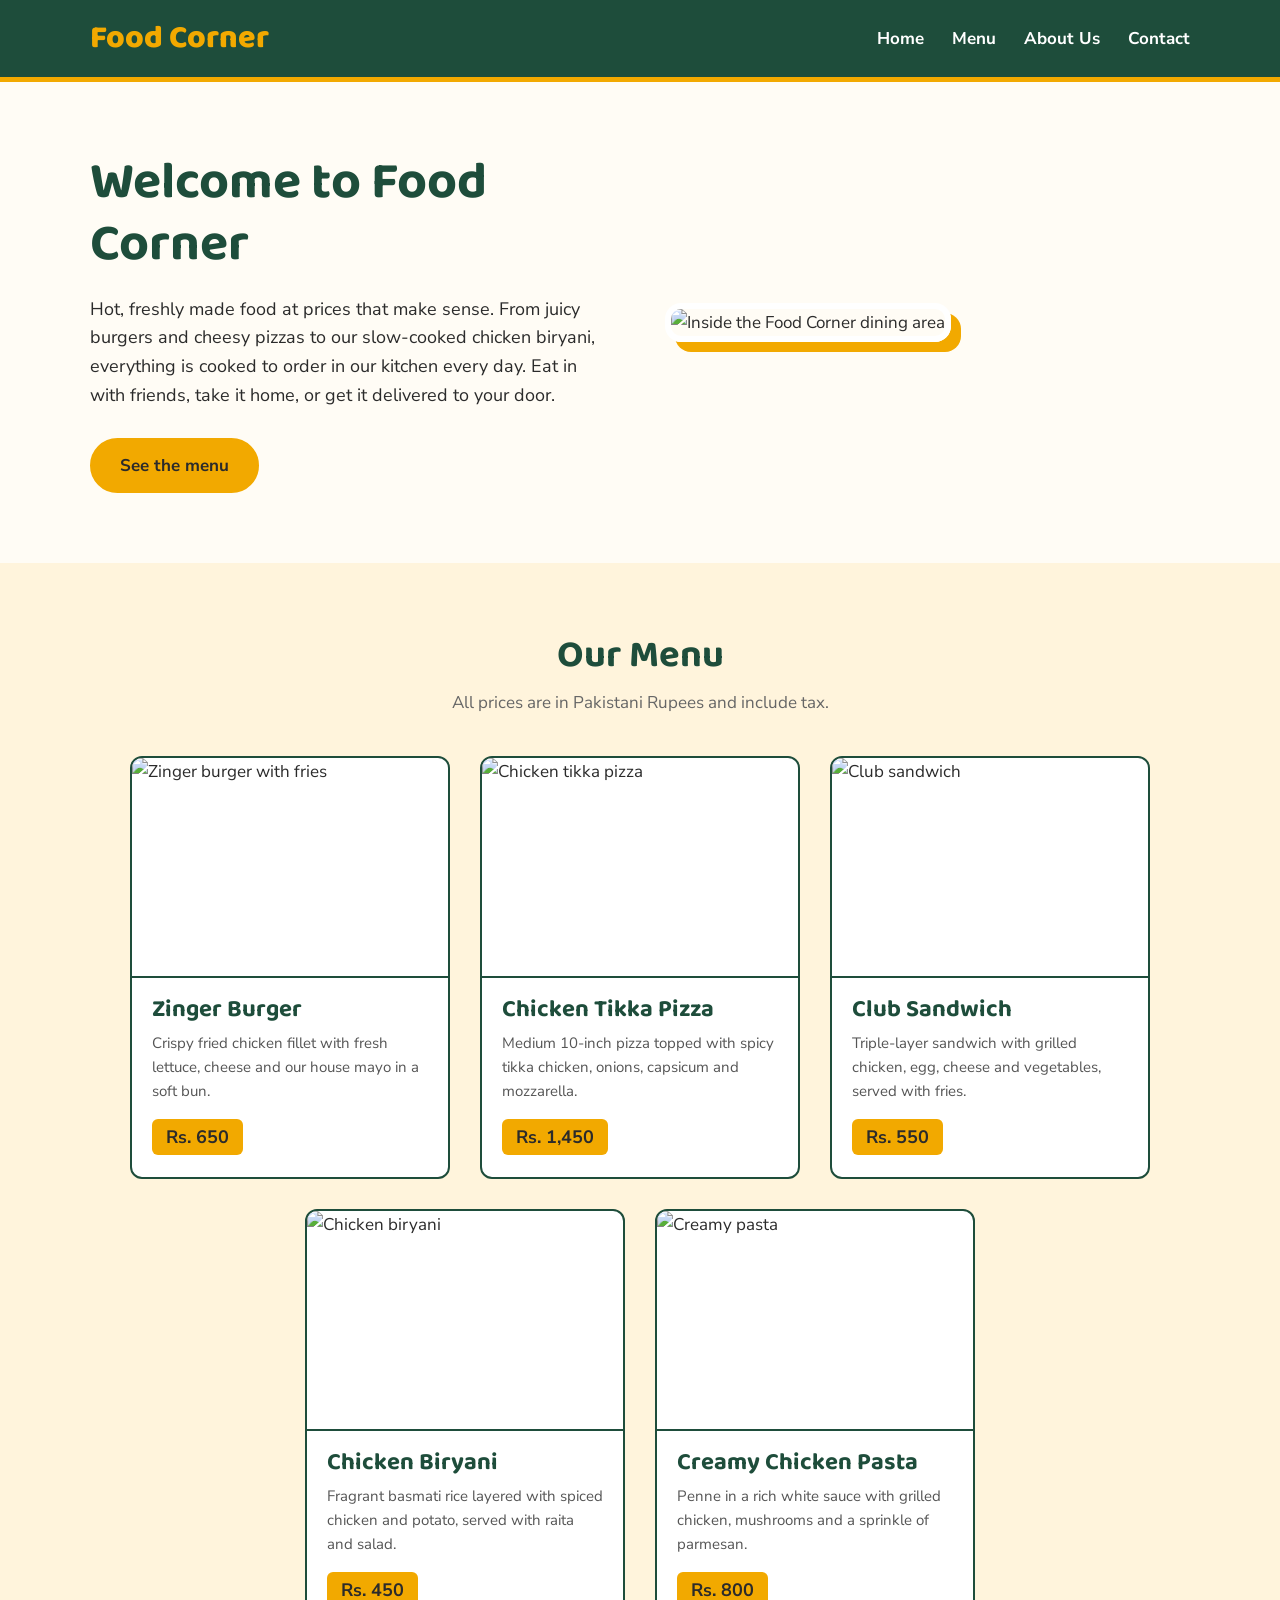
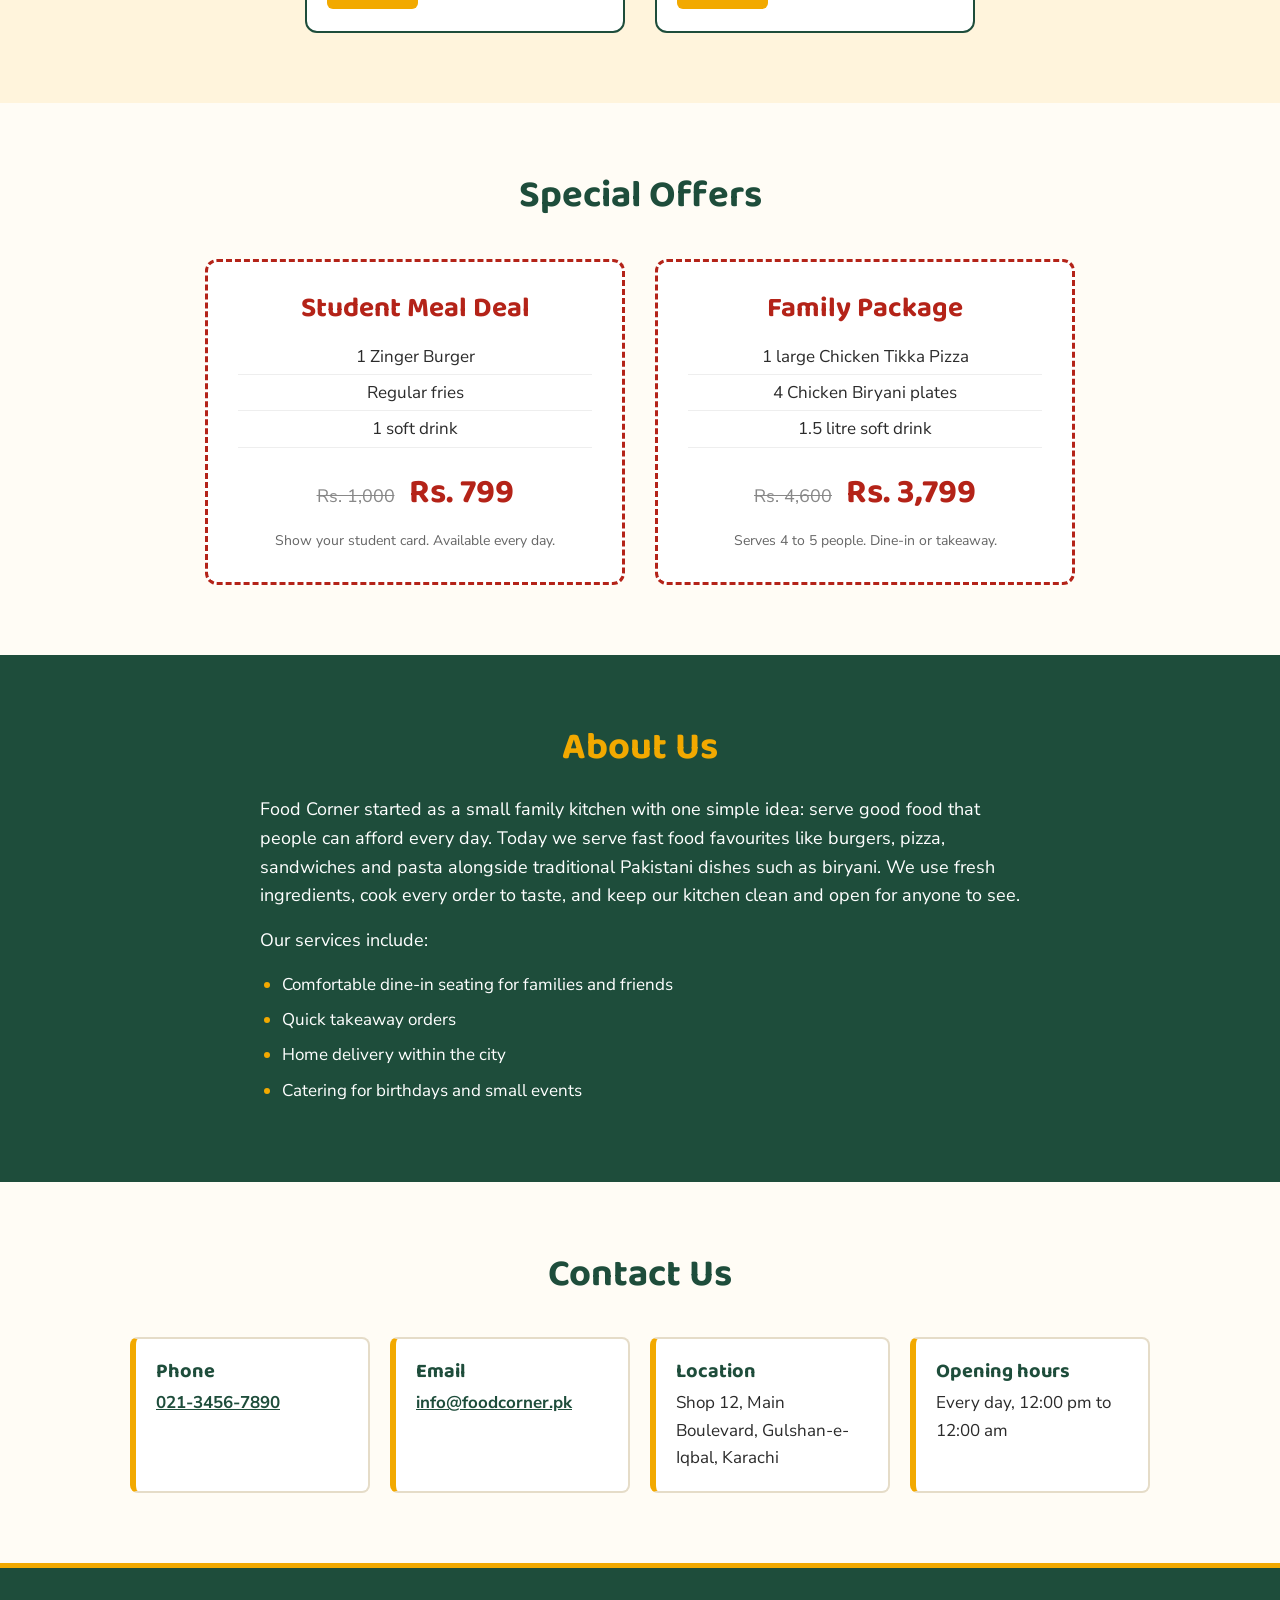
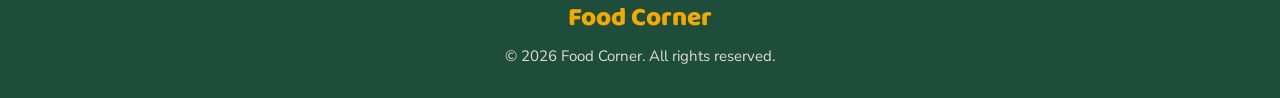
==== index.html @ f8831739 "restaurant website" ====
<!DOCTYPE html>
<html lang="en">
<head>
    <meta charset="UTF-8">
    <meta name="viewport" content="width=device-width, initial-scale=1.0">
    <title>Food Corner | Fresh Food, Fair Prices</title>
    <link rel="preconnect" href="https://fonts.googleapis.com">
    <link href="https://fonts.googleapis.com/css2?family=Baloo+2:wght@600;800&family=Nunito+Sans:wght@400;700&display=swap" rel="stylesheet">
    <link rel="stylesheet" href="style.css">
</head>
<body>

    <!-- ===== HEADER ===== -->
    <header class="site-header">
        <div class="container header-inner">
            <h1 class="logo"><a href="#home">Food Corner</a></h1>
            <nav>
                <ul class="nav-links">
                    <li><a href="#home">Home</a></li>
                    <li><a href="#menu">Menu</a></li>
                    <li><a href="#about">About Us</a></li>
                    <li><a href="#contact">Contact</a></li>
                </ul>
            </nav>
        </div>
    </header>

    <!-- ===== INTRODUCTION ===== -->
    <section id="home" class="intro">
        <div class="container intro-inner">
            <div class="intro-text">
                <h2>Welcome to Food Corner</h2>
                <p>
                    Hot, freshly made food at prices that make sense. From juicy burgers and
                    cheesy pizzas to our slow-cooked chicken biryani, everything is cooked to
                    order in our kitchen every day. Eat in with friends, take it home, or get
                    it delivered to your door.
                </p>
                <a href="#menu" class="btn">See the menu</a>
            </div>
            <div class="intro-image">
                <img src="https://images.unsplash.com/photo-1517248135467-4c7edcad34c4?w=800"
                     alt="Inside the Food Corner dining area">
            </div>
        </div>
    </section>

    <!-- ===== FOOD MENU ===== -->
    <section id="menu" class="menu">
        <div class="container">
            <h2 class="section-title">Our Menu</h2>
            <p class="section-intro">All prices are in Pakistani Rupees and include tax.</p>

            <div class="menu-grid">

                <div class="menu-item">
                    <img src="https://images.unsplash.com/photo-1568901346375-23c9450c58cd?w=600"
                         alt="Zinger burger with fries">
                    <div class="menu-info">
                        <h3>Zinger Burger</h3>
                        <p>Crispy fried chicken fillet with fresh lettuce, cheese and our house mayo in a soft bun.</p>
                        <span class="price">Rs. 650</span>
                    </div>
                </div>

                <div class="menu-item">
                    <img src="https://images.unsplash.com/photo-1513104890138-7c749659a591?w=600"
                         alt="Chicken tikka pizza">
                    <div class="menu-info">
                        <h3>Chicken Tikka Pizza</h3>
                        <p>Medium 10-inch pizza topped with spicy tikka chicken, onions, capsicum and mozzarella.</p>
                        <span class="price">Rs. 1,450</span>
                    </div>
                </div>

                <div class="menu-item">
                    <img src="https://images.unsplash.com/photo-1528735602780-2552fd46c7af?w=600"
                         alt="Club sandwich">
                    <div class="menu-info">
                        <h3>Club Sandwich</h3>
                        <p>Triple-layer sandwich with grilled chicken, egg, cheese and vegetables, served with fries.</p>
                        <span class="price">Rs. 550</span>
                    </div>
                </div>

                <div class="menu-item">
                    <img src="https://images.unsplash.com/photo-1563379091339-03b21ab4a4f8?w=600"
                         alt="Chicken biryani">
                    <div class="menu-info">
                        <h3>Chicken Biryani</h3>
                        <p>Fragrant basmati rice layered with spiced chicken and potato, served with raita and salad.</p>
                        <span class="price">Rs. 450</span>
                    </div>
                </div>

                <div class="menu-item">
                    <img src="https://images.unsplash.com/photo-1621996346565-e3dbc646d9a9?w=600"
                         alt="Creamy pasta">
                    <div class="menu-info">
                        <h3>Creamy Chicken Pasta</h3>
                        <p>Penne in a rich white sauce with grilled chicken, mushrooms and a sprinkle of parmesan.</p>
                        <span class="price">Rs. 800</span>
                    </div>
                </div>

            </div>
        </div>
    </section>

    <!-- ===== SPECIAL OFFERS ===== -->
    <section id="offers" class="offers">
        <div class="container">
            <h2 class="section-title">Special Offers</h2>

            <div class="offer-grid">

                <div class="offer">
                    <h3>Student Meal Deal</h3>
                    <ul>
                        <li>1 Zinger Burger</li>
                        <li>Regular fries</li>
                        <li>1 soft drink</li>
                    </ul>
                    <p class="offer-price">
                        <span class="old-price">Rs. 1,000</span>
                        <span class="new-price">Rs. 799</span>
                    </p>
                    <p class="offer-note">Show your student card. Available every day.</p>
                </div>

                <div class="offer">
                    <h3>Family Package</h3>
                    <ul>
                        <li>1 large Chicken Tikka Pizza</li>
                        <li>4 Chicken Biryani plates</li>
                        <li>1.5 litre soft drink</li>
                    </ul>
                    <p class="offer-price">
                        <span class="old-price">Rs. 4,600</span>
                        <span class="new-price">Rs. 3,799</span>
                    </p>
                    <p class="offer-note">Serves 4 to 5 people. Dine-in or takeaway.</p>
                </div>

            </div>
        </div>
    </section>

    <!-- ===== ABOUT US ===== -->
    <section id="about" class="about">
        <div class="container about-inner">
            <h2 class="section-title">About Us</h2>
            <p>
                Food Corner started as a small family kitchen with one simple idea: serve good
                food that people can afford every day. Today we serve fast food favourites like
                burgers, pizza, sandwiches and pasta alongside traditional Pakistani dishes such as
                biryani. We use fresh ingredients, cook every order to taste, and keep our kitchen
                clean and open for anyone to see.
            </p>
            <p>Our services include:</p>
            <ul class="services">
                <li>Comfortable dine-in seating for families and friends</li>
                <li>Quick takeaway orders</li>
                <li>Home delivery within the city</li>
                <li>Catering for birthdays and small events</li>
            </ul>
        </div>
    </section>

    <!-- ===== CONTACT ===== -->
    <section id="contact" class="contact">
        <div class="container">
            <h2 class="section-title">Contact Us</h2>
            <div class="contact-box">
                <div class="contact-item">
                    <h3>Phone</h3>
                    <p><a href="tel:+922134567890">021-3456-7890</a></p>
                </div>
                <div class="contact-item">
                    <h3>Email</h3>
                    <p><a href="mailto:info@foodcorner.pk">info@foodcorner.pk</a></p>
                </div>
                <div class="contact-item">
                    <h3>Location</h3>
                    <p>Shop 12, Main Boulevard, Gulshan-e-Iqbal, Karachi</p>
                </div>
                <div class="contact-item">
                    <h3>Opening hours</h3>
                    <p>Every day, 12:00 pm to 12:00 am</p>
                </div>
            </div>
        </div>
    </section>

    <!-- ===== FOOTER ===== -->
    <footer class="site-footer">
        <p class="footer-name">Food Corner</p>
        <p>&copy; 2026 Food Corner. All rights reserved.</p>
    </footer>

</body>
</html>
---- style.css ----
/* ===== COLOURS USED =====
   Deep green  : #1E4D3B  (header, footer)
   Saffron     : #F2A900  (prices, buttons)
   Chilli red  : #B42318  (offer prices)
   Warm white  : #FFFCF5  (page background)
   Dark text   : #2B2B2B
*/

/* ===== GENERAL ===== */
* {
    margin: 0;
    padding: 0;
    box-sizing: border-box;
}

html {
    scroll-behavior: smooth;
}

body {
    font-family: "Nunito Sans", Arial, sans-serif;
    font-size: 17px;
    line-height: 1.6;
    color: #2B2B2B;
    background-color: #FFFCF5;
}

h1, h2, h3 {
    font-family: "Baloo 2", "Trebuchet MS", sans-serif;
    line-height: 1.2;
}

a {
    color: #1E4D3B;
}

.container {
    width: 90%;
    max-width: 1100px;
    margin: 0 auto;
}

section {
    padding: 70px 0;
}

.section-title {
    font-size: 38px;
    color: #1E4D3B;
    text-align: center;
    margin-bottom: 10px;
}

.section-intro {
    text-align: center;
    color: #666666;
    margin-bottom: 40px;
}

/* ===== HEADER ===== */
.site-header {
    background-color: #1E4D3B;
    padding: 18px 0;
    border-bottom: 5px solid #F2A900;
    position: sticky;
    top: 0;
    z-index: 10;
}

.header-inner {
    display: flex;
    justify-content: space-between;
    align-items: center;
    flex-wrap: wrap;
    gap: 10px;
}

.logo a {
    font-size: 32px;
    font-weight: 800;
    color: #F2A900;
    text-decoration: none;
}

.nav-links {
    list-style: none;
    display: flex;
    gap: 28px;
}

.nav-links a {
    color: #FFFFFF;
    text-decoration: none;
    font-size: 17px;
    font-weight: 700;
    padding-bottom: 4px;
    border-bottom: 2px solid transparent;
}

.nav-links a:hover,
.nav-links a:focus {
    border-bottom: 2px solid #F2A900;
}

/* ===== INTRODUCTION ===== */
.intro-inner {
    display: flex;
    align-items: center;
    gap: 50px;
}

.intro-text {
    flex: 1;
}

.intro-text h2 {
    font-size: 52px;
    color: #1E4D3B;
    margin-bottom: 18px;
}

.intro-text p {
    font-size: 18px;
    margin-bottom: 28px;
    max-width: 520px;
}

.btn {
    display: inline-block;
    background-color: #F2A900;
    color: #2B2B2B;
    font-weight: 700;
    text-decoration: none;
    padding: 12px 28px;
    border-radius: 30px;
    border: 2px solid #F2A900;
}

.btn:hover,
.btn:focus {
    background-color: transparent;
}

.intro-image {
    flex: 1;
}

.intro-image img {
    width: 100%;
    height: 380px;
    object-fit: cover;
    border-radius: 16px;
    border: 6px solid #FFFFFF;
    box-shadow: 10px 10px 0 #F2A900;
}

/* ===== MENU ===== */
.menu {
    background-color: #FFF4DC;
}

.menu-grid {
    display: flex;
    flex-wrap: wrap;
    justify-content: center;
    gap: 30px;
}

/* each menu item is its own box */
.menu-item {
    width: 320px;
    background-color: #FFFFFF;
    border: 2px solid #1E4D3B;
    border-radius: 12px;
    overflow: hidden;
    text-align: left;
}

/* fixed image size for all menu pictures */
.menu-item img {
    width: 320px;
    height: 220px;
    object-fit: cover;
    display: block;
    border-bottom: 2px solid #1E4D3B;
}

.menu-info {
    padding: 18px 20px 22px;
}

.menu-info h3 {
    font-size: 24px;
    color: #1E4D3B;
    margin-bottom: 6px;
}

.menu-info p {
    font-size: 15px;
    color: #555555;
    margin-bottom: 16px;
}

.price {
    display: inline-block;
    background-color: #F2A900;
    color: #2B2B2B;
    font-weight: 700;
    font-size: 18px;
    padding: 4px 14px;
    border-radius: 6px;
}

/* ===== SPECIAL OFFERS ===== */
.offer-grid {
    display: flex;
    justify-content: center;
    gap: 30px;
    flex-wrap: wrap;
    margin-top: 40px;
}

.offer {
    width: 420px;
    background-color: #FFFFFF;
    border: 3px dashed #B42318;
    border-radius: 12px;
    padding: 30px;
    text-align: center;
}

.offer h3 {
    font-size: 28px;
    color: #B42318;
    margin-bottom: 14px;
}

.offer ul {
    list-style: none;
    margin-bottom: 18px;
}

.offer li {
    padding: 4px 0;
    border-bottom: 1px solid #EEEEEE;
}

.offer-price {
    margin-bottom: 10px;
}

.old-price {
    text-decoration: line-through;
    color: #888888;
    font-size: 18px;
    margin-right: 10px;
}

.new-price {
    color: #B42318;
    font-size: 34px;
    font-weight: 700;
    font-family: "Baloo 2", sans-serif;
}

.offer-note {
    font-size: 14px;
    color: #666666;
}

/* ===== ABOUT US ===== */
.about {
    background-color: #1E4D3B;
    color: #FFFFFF;
}

.about .section-title {
    color: #F2A900;
    margin-bottom: 24px;
}

.about-inner {
    max-width: 760px;
}

.about p {
    font-size: 18px;
    margin-bottom: 16px;
}

.services {
    padding-left: 22px;
}

.services li {
    margin-bottom: 8px;
}

.services li::marker {
    color: #F2A900;
}

/* ===== CONTACT ===== */
.contact-box {
    display: flex;
    flex-wrap: wrap;
    justify-content: center;
    gap: 20px;
    margin-top: 40px;
}

.contact-item {
    width: 240px;
    background-color: #FFFFFF;
    border: 2px solid #E5DCC8;
    border-left: 6px solid #F2A900;
    border-radius: 8px;
    padding: 20px;
}

.contact-item h3 {
    font-size: 20px;
    color: #1E4D3B;
    margin-bottom: 6px;
}

.contact-item a {
    font-weight: 700;
}

/* ===== FOOTER ===== */
.site-footer {
    background-color: #1E4D3B;
    color: #DDDDDD;
    text-align: center;
    padding: 30px 20px;
    border-top: 5px solid #F2A900;
    font-size: 15px;
}

.footer-name {
    font-family: "Baloo 2", sans-serif;
    font-size: 26px;
    font-weight: 800;
    color: #F2A900;
    margin-bottom: 4px;
}

/* ===== MOBILE SCREENS ===== */
@media (max-width: 768px) {
    .header-inner {
        flex-direction: column;
    }

    .nav-links {
        gap: 18px;
    }

    .intro-inner {
        flex-direction: column;
        text-align: center;
    }

    .intro-text h2 {
        font-size: 38px;
    }

    .intro-text p {
        margin-left: auto;
        margin-right: auto;
    }

    .intro-image img {
        height: 260px;
    }

    .menu-item,
    .menu-item img {
        width: 100%;
        max-width: 320px;
    }
}
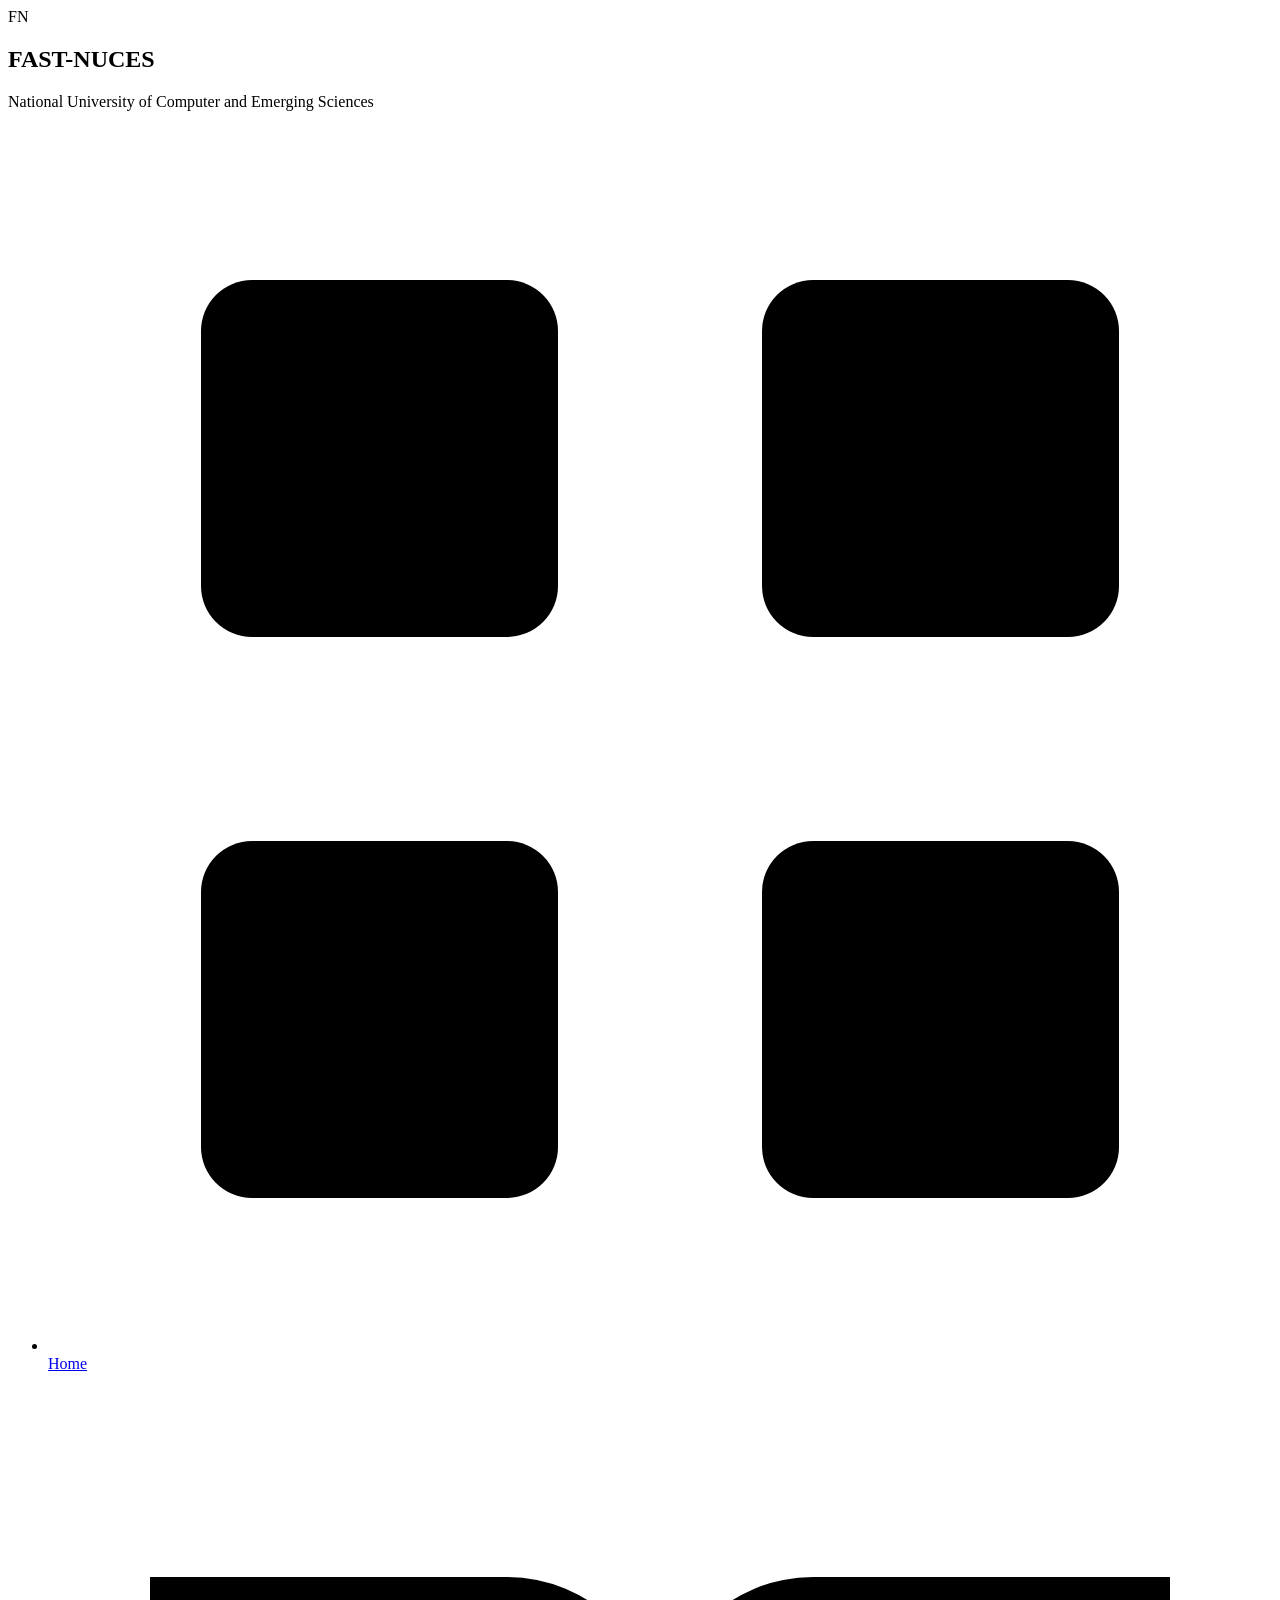
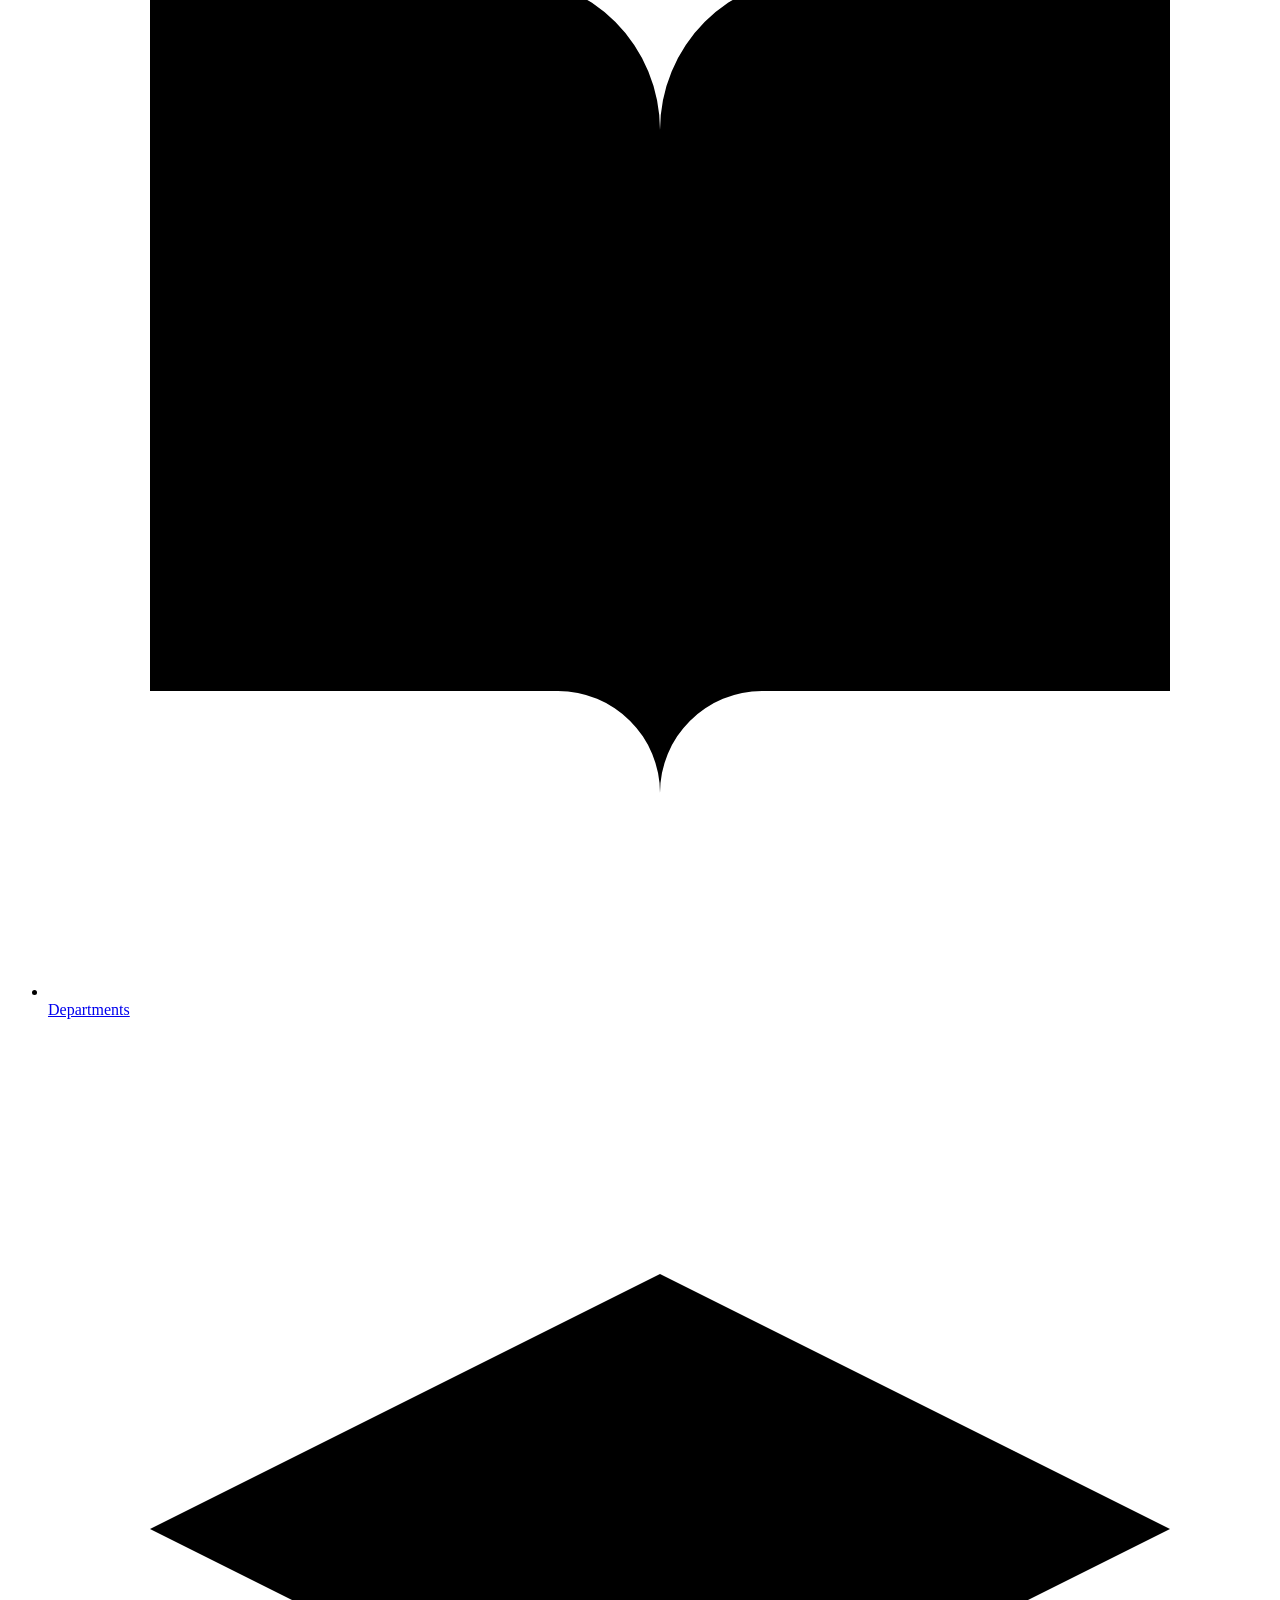
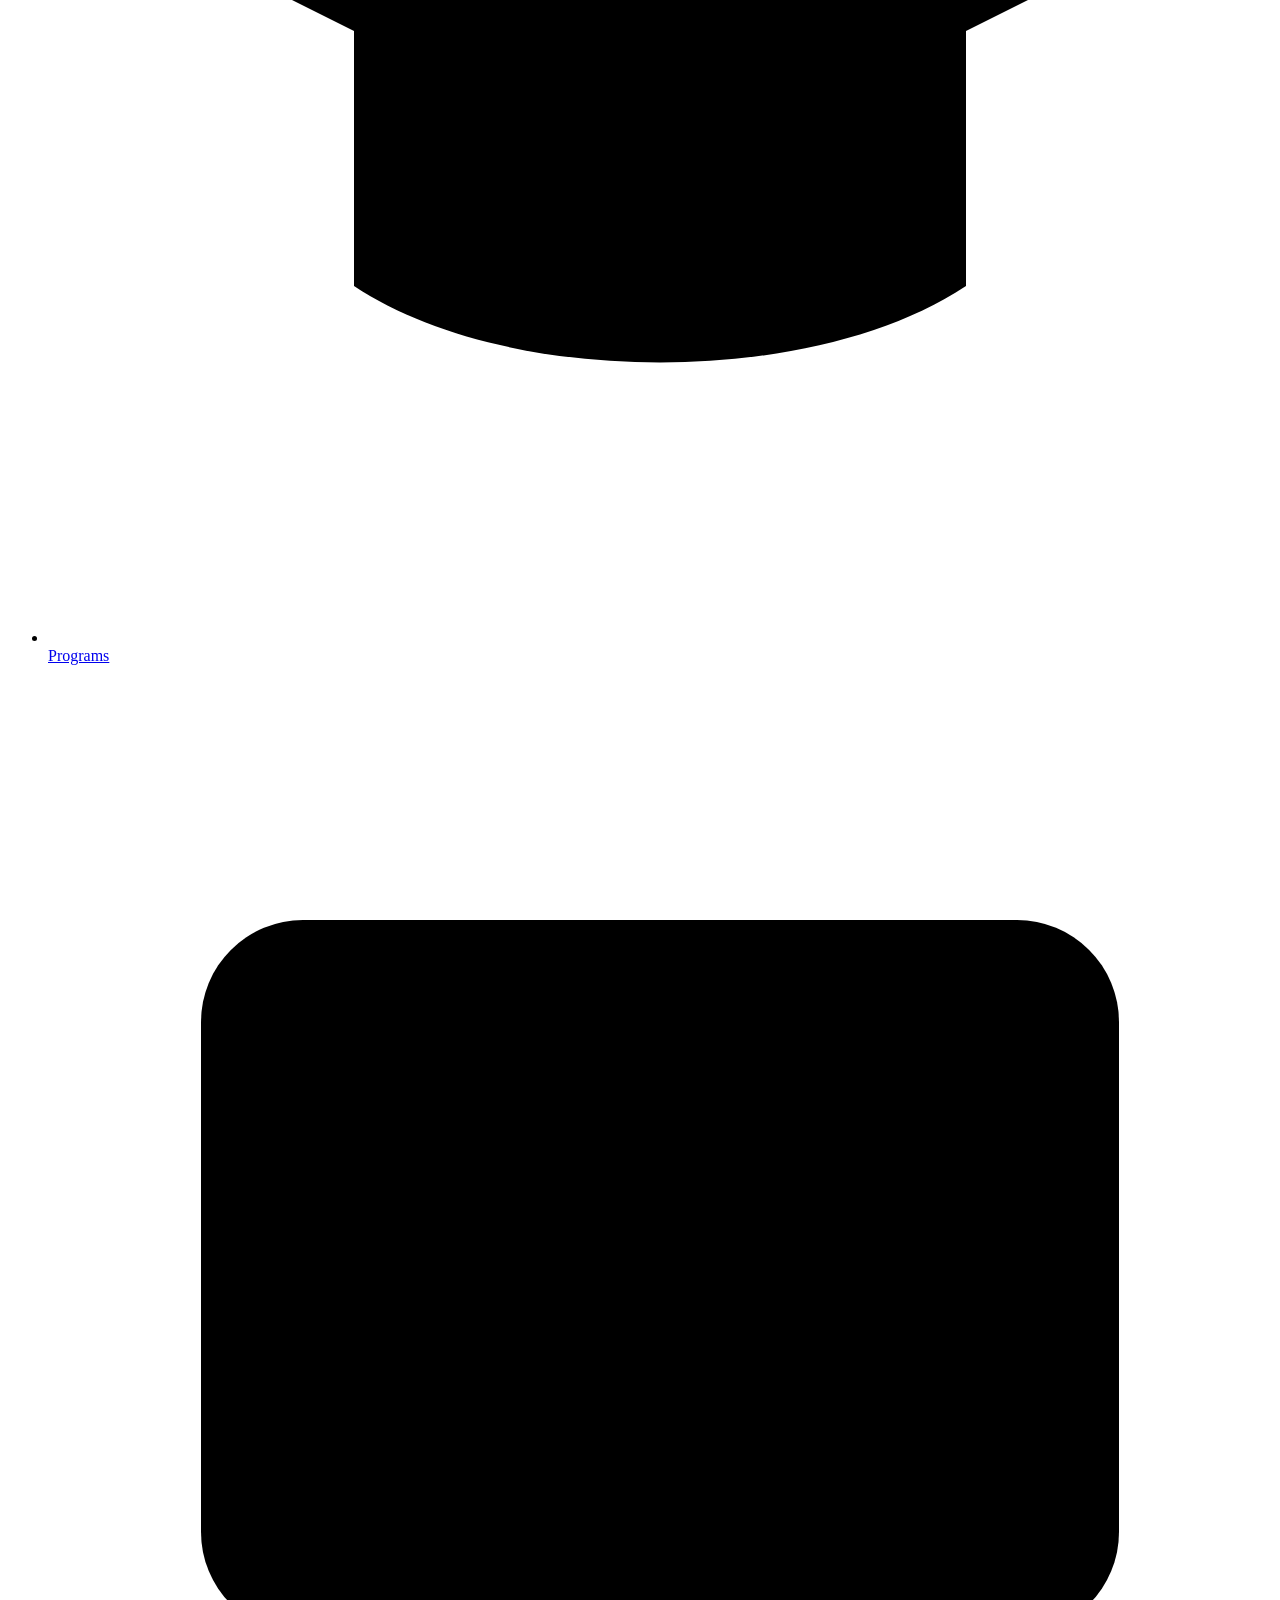
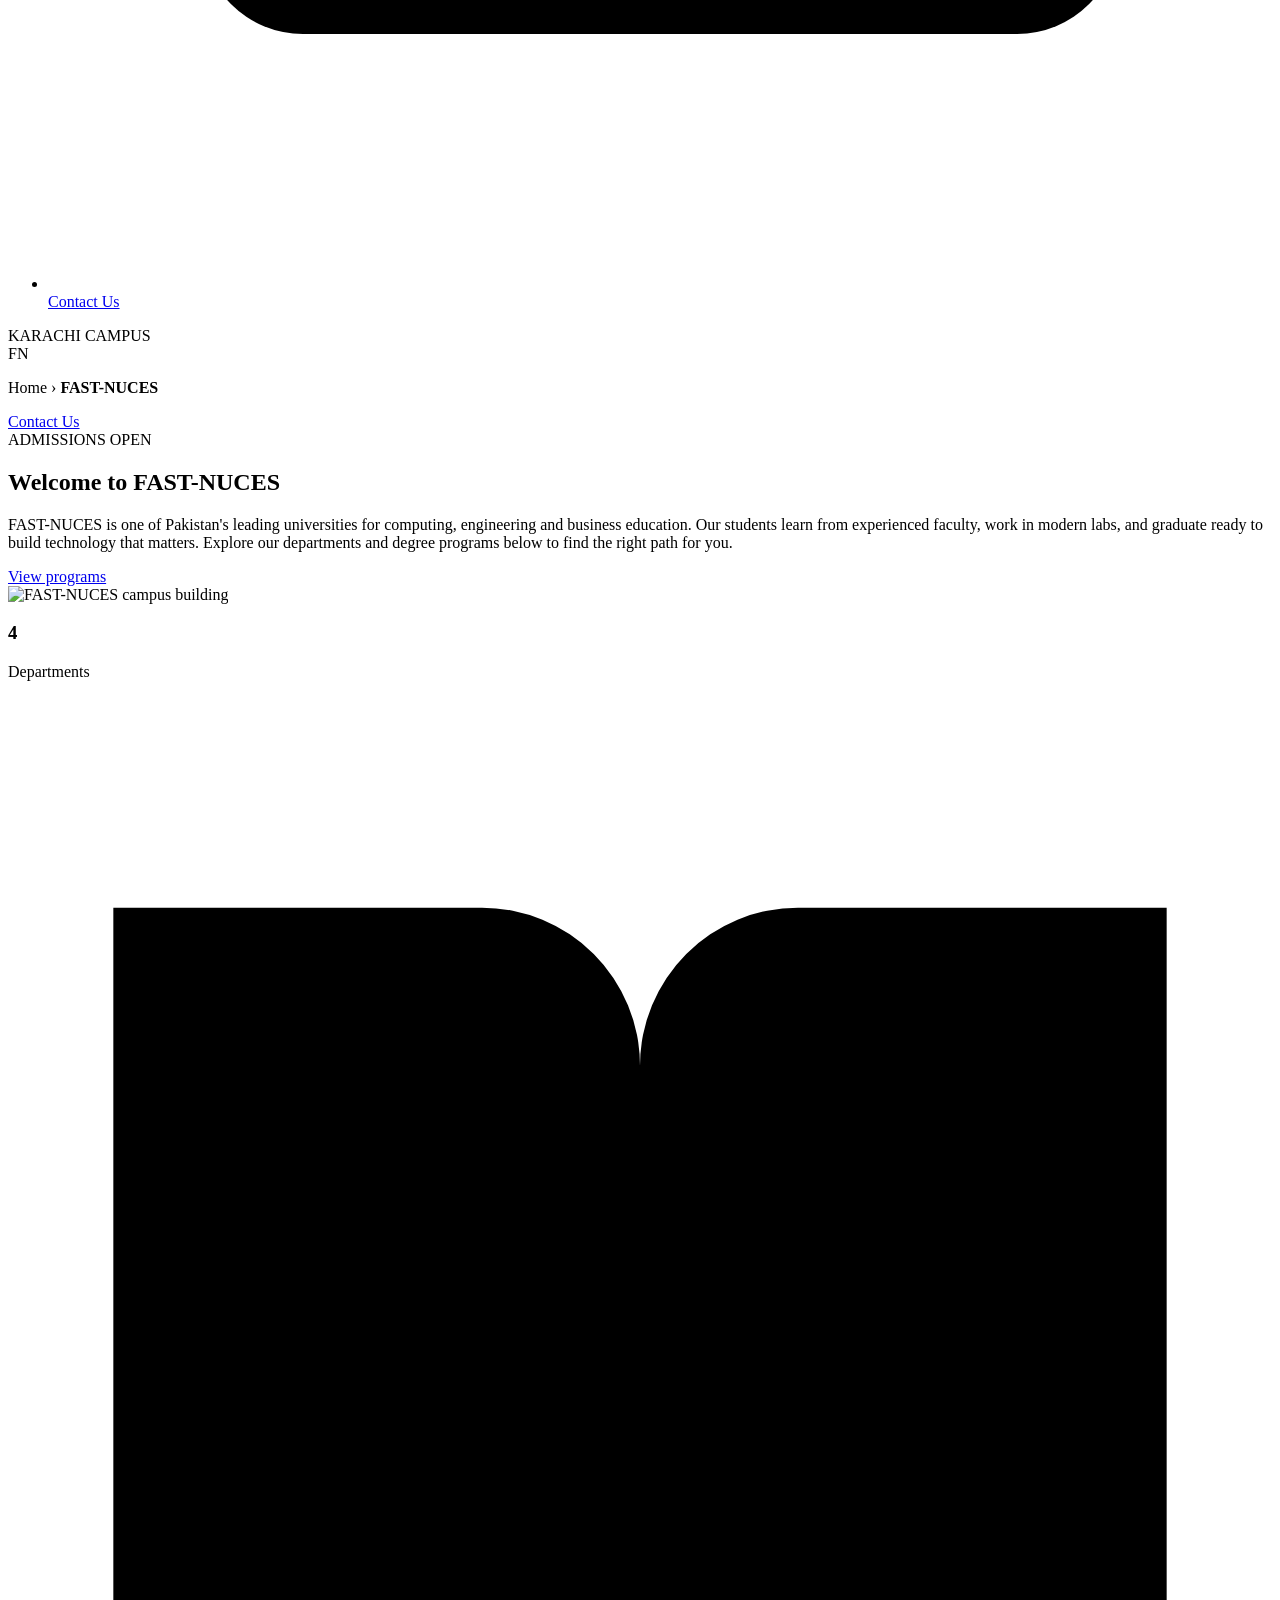
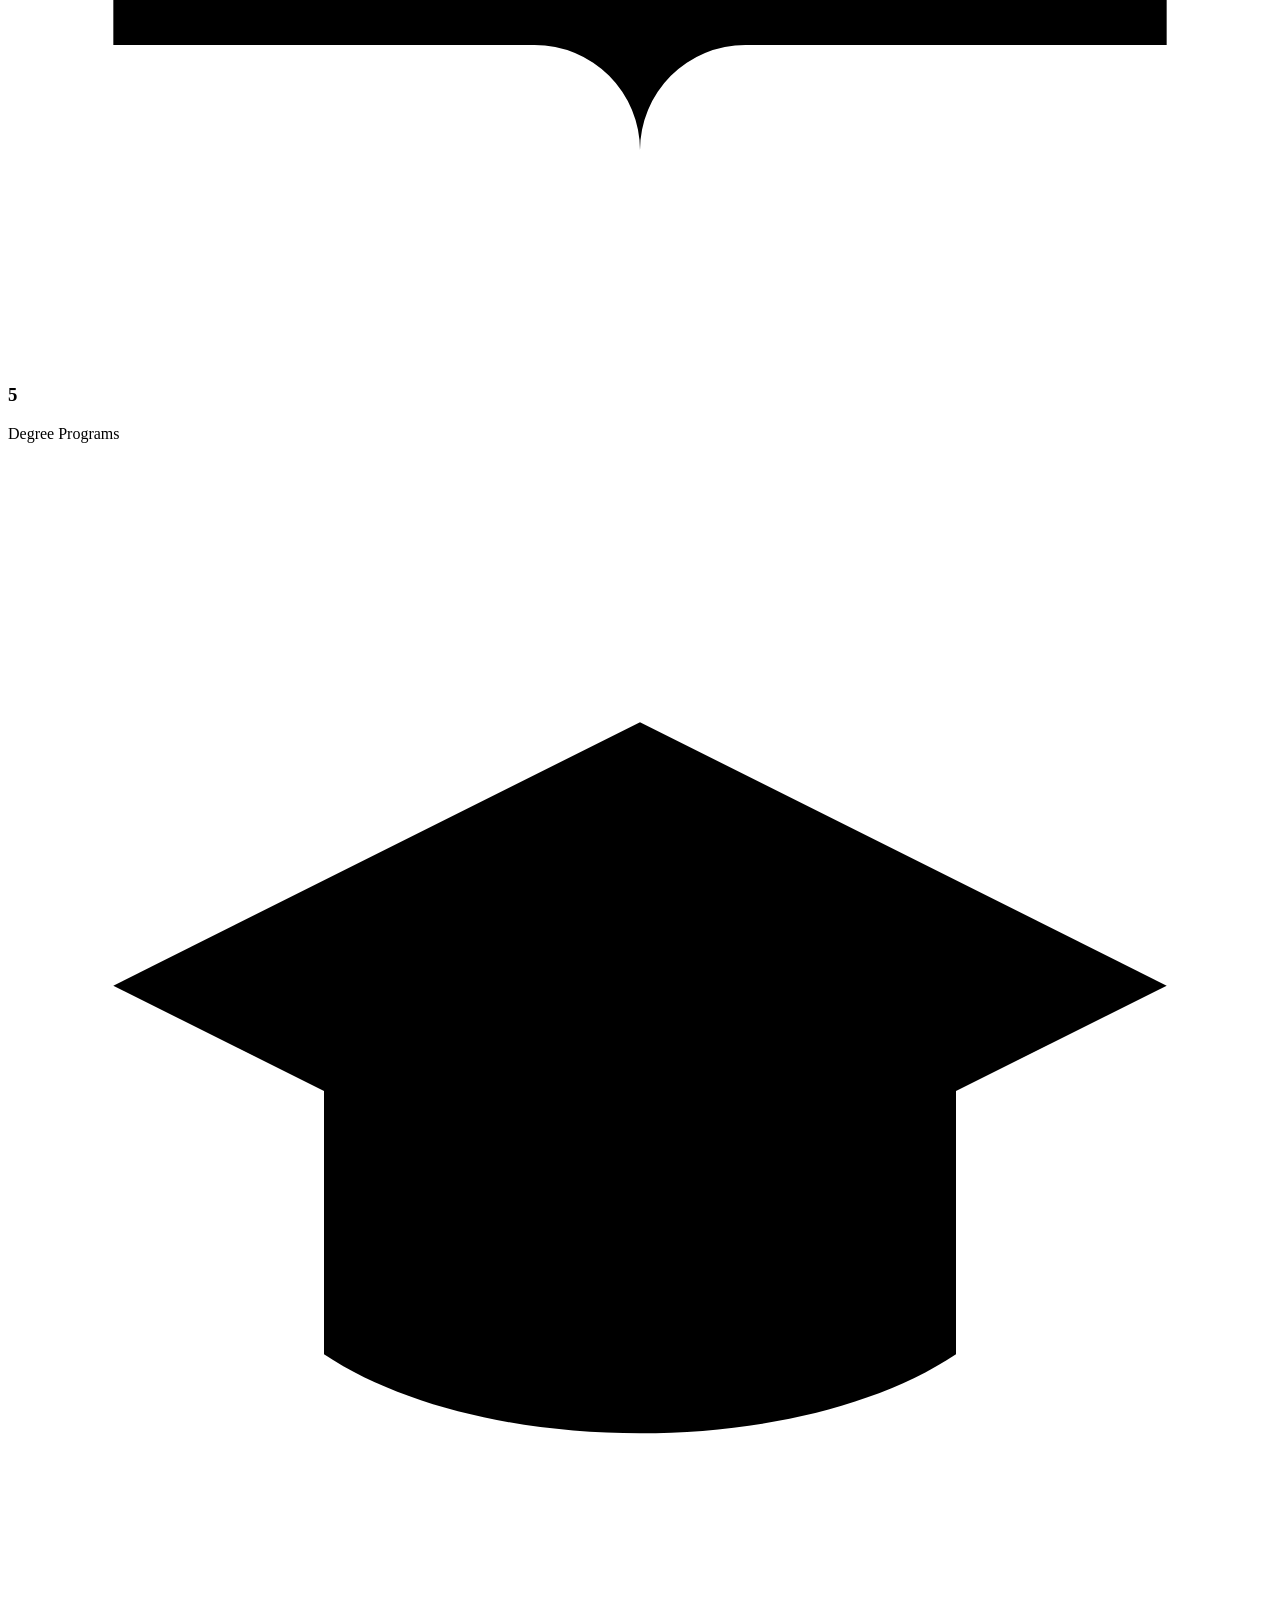
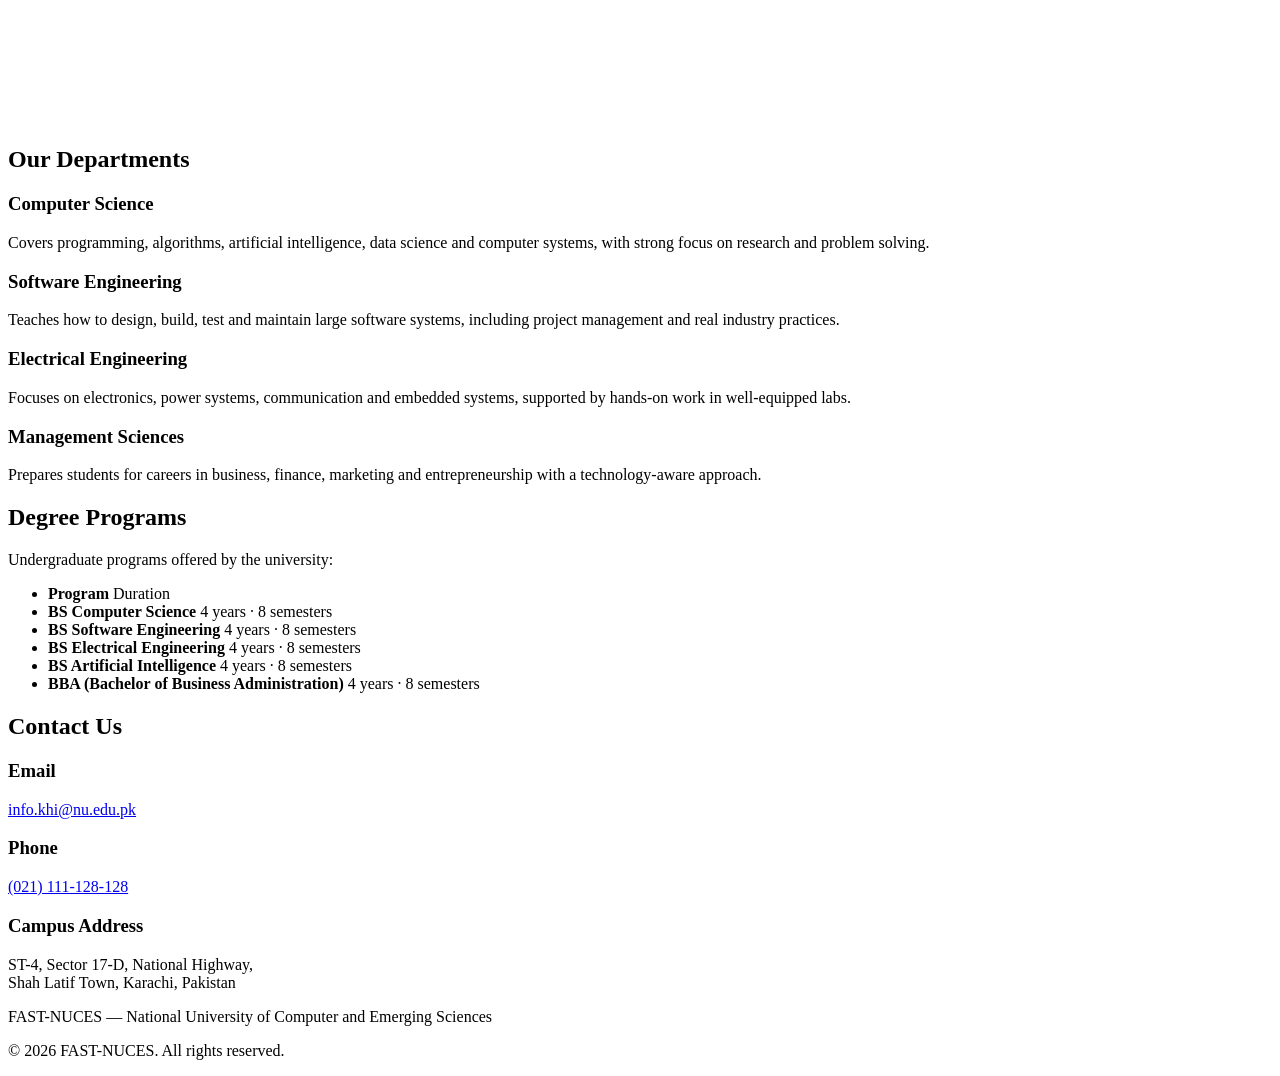
==== commit afd2566a: "Add files via upload" ====
--- a/index.html
+++ b/index.html
@@ -1,202 +1,224 @@
-<!DOCTYPE html>
+<!doctype html>
 <html lang="en">
-<head>
-    <meta charset="UTF-8">
-    <meta name="viewport" content="width=device-width, initial-scale=1.0">
-    <title>Food Corner | Fresh Food, Fair Prices</title>
-    <link rel="preconnect" href="https://fonts.googleapis.com">
-    <link href="https://fonts.googleapis.com/css2?family=Baloo+2:wght@600;800&family=Nunito+Sans:wght@400;700&display=swap" rel="stylesheet">
-    <link rel="stylesheet" href="style.css">
-</head>
-<body>
-
-    <!-- ===== HEADER ===== -->
-    <header class="site-header">
-        <div class="container header-inner">
-            <h1 class="logo"><a href="#home">Food Corner</a></h1>
-            <nav>
-                <ul class="nav-links">
-                    <li><a href="#home">Home</a></li>
-                    <li><a href="#menu">Menu</a></li>
-                    <li><a href="#about">About Us</a></li>
-                    <li><a href="#contact">Contact</a></li>
-                </ul>
-            </nav>
-        </div>
-    </header>
-
-    <!-- ===== INTRODUCTION ===== -->
-    <section id="home" class="intro">
-        <div class="container intro-inner">
-            <div class="intro-text">
-                <h2>Welcome to Food Corner</h2>
-                <p>
-                    Hot, freshly made food at prices that make sense. From juicy burgers and
-                    cheesy pizzas to our slow-cooked chicken biryani, everything is cooked to
-                    order in our kitchen every day. Eat in with friends, take it home, or get
-                    it delivered to your door.
-                </p>
-                <a href="#menu" class="btn">See the menu</a>
-            </div>
-            <div class="intro-image">
-                <img src="https://images.unsplash.com/photo-1517248135467-4c7edcad34c4?w=800"
-                     alt="Inside the Food Corner dining area">
-            </div>
-        </div>
-    </section>
-
-    <!-- ===== FOOD MENU ===== -->
-    <section id="menu" class="menu">
-        <div class="container">
-            <h2 class="section-title">Our Menu</h2>
-            <p class="section-intro">All prices are in Pakistani Rupees and include tax.</p>
-
-            <div class="menu-grid">
-
-                <div class="menu-item">
-                    <img src="https://images.unsplash.com/photo-1568901346375-23c9450c58cd?w=600"
-                         alt="Zinger burger with fries">
-                    <div class="menu-info">
-                        <h3>Zinger Burger</h3>
-                        <p>Crispy fried chicken fillet with fresh lettuce, cheese and our house mayo in a soft bun.</p>
-                        <span class="price">Rs. 650</span>
-                    </div>
-                </div>
-
-                <div class="menu-item">
-                    <img src="https://images.unsplash.com/photo-1513104890138-7c749659a591?w=600"
-                         alt="Chicken tikka pizza">
-                    <div class="menu-info">
-                        <h3>Chicken Tikka Pizza</h3>
-                        <p>Medium 10-inch pizza topped with spicy tikka chicken, onions, capsicum and mozzarella.</p>
-                        <span class="price">Rs. 1,450</span>
-                    </div>
-                </div>
-
-                <div class="menu-item">
-                    <img src="https://images.unsplash.com/photo-1528735602780-2552fd46c7af?w=600"
-                         alt="Club sandwich">
-                    <div class="menu-info">
-                        <h3>Club Sandwich</h3>
-                        <p>Triple-layer sandwich with grilled chicken, egg, cheese and vegetables, served with fries.</p>
-                        <span class="price">Rs. 550</span>
-                    </div>
-                </div>
-
-                <div class="menu-item">
-                    <img src="https://images.unsplash.com/photo-1563379091339-03b21ab4a4f8?w=600"
-                         alt="Chicken biryani">
-                    <div class="menu-info">
-                        <h3>Chicken Biryani</h3>
-                        <p>Fragrant basmati rice layered with spiced chicken and potato, served with raita and salad.</p>
-                        <span class="price">Rs. 450</span>
-                    </div>
-                </div>
-
-                <div class="menu-item">
-                    <img src="https://images.unsplash.com/photo-1621996346565-e3dbc646d9a9?w=600"
-                         alt="Creamy pasta">
-                    <div class="menu-info">
-                        <h3>Creamy Chicken Pasta</h3>
-                        <p>Penne in a rich white sauce with grilled chicken, mushrooms and a sprinkle of parmesan.</p>
-                        <span class="price">Rs. 800</span>
-                    </div>
-                </div>
-
-            </div>
-        </div>
-    </section>
-
-    <!-- ===== SPECIAL OFFERS ===== -->
-    <section id="offers" class="offers">
-        <div class="container">
-            <h2 class="section-title">Special Offers</h2>
-
-            <div class="offer-grid">
-
-                <div class="offer">
-                    <h3>Student Meal Deal</h3>
-                    <ul>
-                        <li>1 Zinger Burger</li>
-                        <li>Regular fries</li>
-                        <li>1 soft drink</li>
-                    </ul>
-                    <p class="offer-price">
-                        <span class="old-price">Rs. 1,000</span>
-                        <span class="new-price">Rs. 799</span>
-                    </p>
-                    <p class="offer-note">Show your student card. Available every day.</p>
-                </div>
-
-                <div class="offer">
-                    <h3>Family Package</h3>
-                    <ul>
-                        <li>1 large Chicken Tikka Pizza</li>
-                        <li>4 Chicken Biryani plates</li>
-                        <li>1.5 litre soft drink</li>
-                    </ul>
-                    <p class="offer-price">
-                        <span class="old-price">Rs. 4,600</span>
-                        <span class="new-price">Rs. 3,799</span>
-                    </p>
-                    <p class="offer-note">Serves 4 to 5 people. Dine-in or takeaway.</p>
-                </div>
-
-            </div>
-        </div>
-    </section>
-
-    <!-- ===== ABOUT US ===== -->
-    <section id="about" class="about">
-        <div class="container about-inner">
-            <h2 class="section-title">About Us</h2>
-            <p>
-                Food Corner started as a small family kitchen with one simple idea: serve good
-                food that people can afford every day. Today we serve fast food favourites like
-                burgers, pizza, sandwiches and pasta alongside traditional Pakistani dishes such as
-                biryani. We use fresh ingredients, cook every order to taste, and keep our kitchen
-                clean and open for anyone to see.
-            </p>
-            <p>Our services include:</p>
-            <ul class="services">
-                <li>Comfortable dine-in seating for families and friends</li>
-                <li>Quick takeaway orders</li>
-                <li>Home delivery within the city</li>
-                <li>Catering for birthdays and small events</li>
-            </ul>
-        </div>
-    </section>
-
-    <!-- ===== CONTACT ===== -->
-    <section id="contact" class="contact">
-        <div class="container">
-            <h2 class="section-title">Contact Us</h2>
-            <div class="contact-box">
-                <div class="contact-item">
-                    <h3>Phone</h3>
-                    <p><a href="tel:+922134567890">021-3456-7890</a></p>
-                </div>
-                <div class="contact-item">
-                    <h3>Email</h3>
-                    <p><a href="mailto:info@foodcorner.pk">info@foodcorner.pk</a></p>
-                </div>
-                <div class="contact-item">
-                    <h3>Location</h3>
-                    <p>Shop 12, Main Boulevard, Gulshan-e-Iqbal, Karachi</p>
-                </div>
-                <div class="contact-item">
-                    <h3>Opening hours</h3>
-                    <p>Every day, 12:00 pm to 12:00 am</p>
-                </div>
-            </div>
-        </div>
-    </section>
-
-    <!-- ===== FOOTER ===== -->
-    <footer class="site-footer">
-        <p class="footer-name">Food Corner</p>
-        <p>&copy; 2026 Food Corner. All rights reserved.</p>
-    </footer>
-
-</body>
+  <head>
+    <meta charset="UTF-8" />
+    <meta name="viewport" content="width=device-width, initial-scale=1" />
+    <title>
+      FAST-NUCES | National University of Computer and Emerging Sciences
+    </title>
+    <link rel="preconnect" href="https://fonts.googleapis.com" />
+    <link rel="preconnect" href="https://fonts.gstatic.com" crossorigin />
+    <link
+      href="https://fonts.googleapis.com/css2?family=Poppins:wght@400;500;600;700&display=swap"
+      rel="stylesheet"
+    />
+    <link rel="stylesheet" href="style.css" />
+  </head>
+  <body>
+    <aside class="sidebar">
+      <div class="brand">
+        <div class="logo">FN</div>
+        <div class="brand-text">
+          <h1>FAST-NUCES</h1>
+          <p>National University of Computer and Emerging Sciences</p>
+        </div>
+      </div>
+
+      <nav>
+        <ul class="nav-menu">
+          <li>
+            <a href="#home" class="active">
+              <svg viewBox="0 0 24 24">
+                <rect x="3" y="3" width="7" height="7" rx="1" />
+                <rect x="14" y="3" width="7" height="7" rx="1" />
+                <rect x="3" y="14" width="7" height="7" rx="1" />
+                <rect x="14" y="14" width="7" height="7" rx="1" />
+              </svg>
+              Home
+            </a>
+          </li>
+          <li>
+            <a href="#departments">
+              <svg viewBox="0 0 24 24">
+                <path d="M2 4h7a3 3 0 0 1 3 3v13a2 2 0 0 0-2-2H2z" />
+                <path d="M22 4h-7a3 3 0 0 0-3 3v13a2 2 0 0 1 2-2h8z" />
+              </svg>
+              Departments
+            </a>
+          </li>
+          <li>
+            <a href="#programs">
+              <svg viewBox="0 0 24 24">
+                <path d="M22 10 12 5 2 10l10 5 10-5z" />
+                <path d="M6 12v5c3 2 9 2 12 0v-5" />
+              </svg>
+              Programs
+            </a>
+          </li>
+          <li>
+            <a href="#contact">
+              <svg viewBox="0 0 24 24">
+                <rect x="3" y="5" width="18" height="14" rx="2" />
+                <path d="m3 7 9 6 9-6" />
+              </svg>
+              Contact Us
+            </a>
+          </li>
+        </ul>
+      </nav>
+
+      <div class="sidebar-footer">
+        <span>KARACHI CAMPUS</span>
+        <div class="avatar">FN</div>
+      </div>
+    </aside>
+    <main class="main">
+      <div class="topbar">
+        <p class="breadcrumb">
+          Home <span>&rsaquo;</span> <strong>FAST-NUCES</strong>
+        </p>
+        <a href="#contact" class="btn-outline">Contact Us</a>
+      </div>
+      <section id="home" class="welcome-card">
+        <div class="welcome-top">
+          <div class="welcome-text">
+            <span class="badge">ADMISSIONS OPEN</span>
+            <h2>Welcome to FAST-NUCES</h2>
+            <p>
+              FAST-NUCES is one of Pakistan's leading universities for
+              computing, engineering and business education. Our students learn
+              from experienced faculty, work in modern labs, and graduate ready
+              to build technology that matters. Explore our departments and
+              degree programs below to find the right path for you.
+            </p>
+            <a href="#programs" class="btn">View programs</a>
+          </div>
+          <div class="welcome-image">
+            <img src="campus.svg" alt="FAST-NUCES campus building" />
+          </div>
+        </div>
+      </section>
+      <div class="stats">
+        <div class="stat-card">
+          <div>
+            <h3>4</h3>
+            <p>Departments</p>
+          </div>
+          <div class="stat-icon green">
+            <svg viewBox="0 0 24 24">
+              <path d="M2 4h7a3 3 0 0 1 3 3v13a2 2 0 0 0-2-2H2z" />
+              <path d="M22 4h-7a3 3 0 0 0-3 3v13a2 2 0 0 1 2-2h8z" />
+            </svg>
+          </div>
+        </div>
+        <div class="stat-card">
+          <div>
+            <h3>5</h3>
+            <p>Degree Programs</p>
+          </div>
+          <div class="stat-icon purple">
+            <svg viewBox="0 0 24 24">
+              <path d="M22 10 12 5 2 10l10 5 10-5z" />
+              <path d="M6 12v5c3 2 9 2 12 0v-5" />
+            </svg>
+          </div>
+        </div>
+      </div>
+      <section id="departments" class="section">
+        <h2 class="section-title">Our Departments</h2>
+        <div class="dept-grid">
+          <div class="dept-box">
+            <h3>Computer Science</h3>
+            <p>
+              Covers programming, algorithms, artificial intelligence, data
+              science and computer systems, with strong focus on research and
+              problem solving.
+            </p>
+          </div>
+
+          <div class="dept-box">
+            <h3>Software Engineering</h3>
+            <p>
+              Teaches how to design, build, test and maintain large software
+              systems, including project management and real industry practices.
+            </p>
+          </div>
+
+          <div class="dept-box">
+            <h3>Electrical Engineering</h3>
+            <p>
+              Focuses on electronics, power systems, communication and embedded
+              systems, supported by hands-on work in well-equipped labs.
+            </p>
+          </div>
+
+          <div class="dept-box">
+            <h3>Management Sciences</h3>
+            <p>
+              Prepares students for careers in business, finance, marketing and
+              entrepreneurship with a technology-aware approach.
+            </p>
+          </div>
+        </div>
+      </section>
+      <section id="programs" class="section">
+        <h2 class="section-title">Degree Programs</h2>
+        <p class="section-intro">
+          Undergraduate programs offered by the university:
+        </p>
+        <ul class="program-list">
+          <li class="program-head">
+            <strong>Program</strong> <span>Duration</span>
+          </li>
+          <li>
+            <strong>BS Computer Science</strong>
+            <span>4 years · 8 semesters</span>
+          </li>
+          <li>
+            <strong>BS Software Engineering</strong>
+            <span>4 years · 8 semesters</span>
+          </li>
+          <li>
+            <strong>BS Electrical Engineering</strong>
+            <span>4 years · 8 semesters</span>
+          </li>
+          <li>
+            <strong>BS Artificial Intelligence</strong>
+            <span>4 years · 8 semesters</span>
+          </li>
+          <li>
+            <strong>BBA (Bachelor of Business Administration)</strong>
+            <span>4 years · 8 semesters</span>
+          </li>
+        </ul>
+      </section>
+      <section id="contact" class="section">
+        <h2 class="section-title">Contact Us</h2>
+        <div class="contact-box">
+          <div class="contact-item">
+            <h3>Email</h3>
+            <p><a href="mailto:info.khi@nu.edu.pk">info.khi@nu.edu.pk</a></p>
+          </div>
+          <div class="contact-item">
+            <h3>Phone</h3>
+            <p><a href="tel:+9221111128128">(021) 111-128-128</a></p>
+          </div>
+          <div class="contact-item">
+            <h3>Campus Address</h3>
+            <p>
+              ST-4, Sector 17-D, National Highway,<br />Shah Latif Town,
+              Karachi, Pakistan
+            </p>
+          </div>
+        </div>
+      </section>
+
+      <footer class="site-footer">
+        <p class="footer-name">
+          FAST-NUCES — National University of Computer and Emerging Sciences
+        </p>
+        <p>&copy; 2026 FAST-NUCES. All rights reserved.</p>
+      </footer>
+    </main>
+  </body>
 </html>
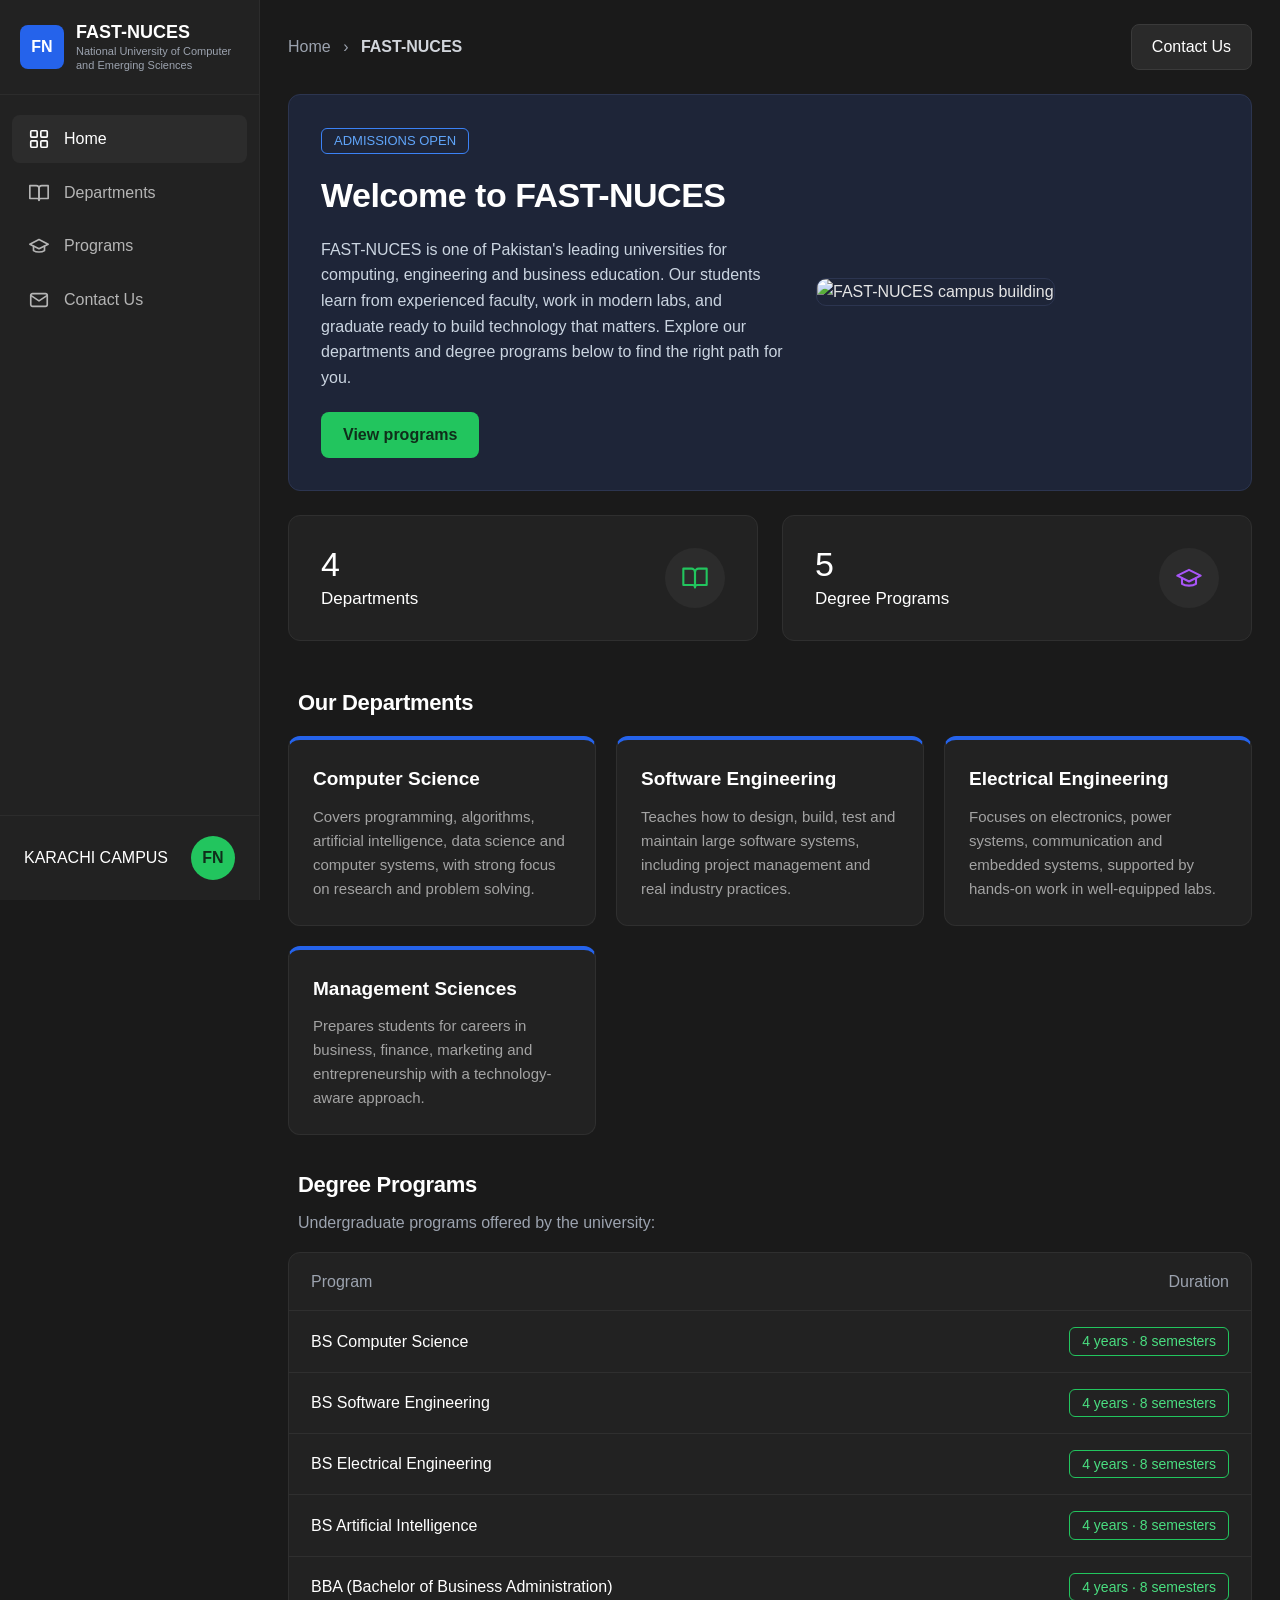
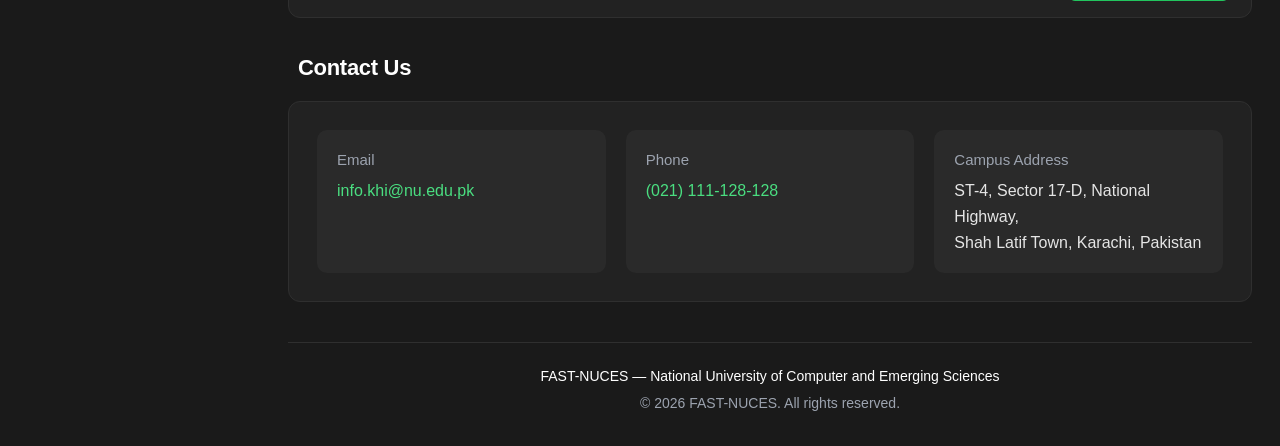
==== commit 113de691: "Update welcome image source in index.html" ====
--- a/index.html
+++ b/index.html
@@ -94,7 +94,7 @@
             <a href="#programs" class="btn">View programs</a>
           </div>
           <div class="welcome-image">
-            <img src="campus.svg" alt="FAST-NUCES campus building" />
+            <img src="Image/fast university.jpg" alt="FAST-NUCES campus building" />
           </div>
         </div>
       </section>
--- a/style.css
+++ b/style.css
@@ -0,0 +1,482 @@
+* {
+  margin: 0;
+  padding: 0;
+  box-sizing: border-box;
+}
+
+html {
+  scroll-behavior: smooth;
+}
+
+body {
+  font-family: "Poppins", "Segoe UI", Arial, sans-serif;
+  background-color: #1a1a1a;
+  color: #e5e5e5;
+  line-height: 1.6;
+}
+
+h1,
+h2,
+h3 {
+  color: #ffffff;
+  font-weight: 600;
+}
+
+a {
+  color: #4ade80;
+}
+
+.sidebar {
+  position: fixed;
+  top: 0;
+  left: 0;
+  width: 260px;
+  height: 100vh;
+  background-color: #222222;
+  border-right: 1px solid #2c2c2c;
+  display: flex;
+  flex-direction: column;
+}
+
+.brand {
+  display: flex;
+  align-items: center;
+  gap: 12px;
+  padding: 22px 20px;
+  border-bottom: 1px solid #2c2c2c;
+}
+
+.logo {
+  flex-shrink: 0;
+  width: 44px;
+  height: 44px;
+  border-radius: 8px;
+  background-color: #2563eb;
+  color: #ffffff;
+  font-weight: 700;
+  display: flex;
+  align-items: center;
+  justify-content: center;
+}
+
+.brand-text h1 {
+  font-size: 18px;
+  line-height: 1.2;
+}
+
+.brand-text p {
+  font-size: 11px;
+  color: #9ca3af;
+  line-height: 1.3;
+}
+
+.nav-menu {
+  list-style: none;
+  padding: 20px 12px;
+  display: flex;
+  flex-direction: column;
+  gap: 6px;
+}
+
+.nav-menu a {
+  display: flex;
+  align-items: center;
+  gap: 14px;
+  color: #b5b5b5;
+  text-decoration: none;
+  font-size: 16px;
+  padding: 11px 16px;
+  border-radius: 8px;
+  transition:
+    background-color 0.2s,
+    color 0.2s;
+}
+
+.nav-menu svg,
+.stat-icon svg {
+  width: 22px;
+  height: 22px;
+  fill: none;
+  stroke: currentColor;
+  stroke-width: 1.8;
+  stroke-linecap: round;
+  stroke-linejoin: round;
+}
+
+.nav-menu a:hover,
+.nav-menu a:focus,
+.nav-menu a.active {
+  background-color: #2c2c2c;
+  color: #ffffff;
+}
+
+.sidebar-footer {
+  margin-top: auto;
+  display: flex;
+  justify-content: space-between;
+  align-items: center;
+  padding: 20px 24px;
+  border-top: 1px solid #2c2c2c;
+  font-weight: 500;
+  color: #ffffff;
+}
+
+.avatar {
+  width: 44px;
+  height: 44px;
+  border-radius: 50%;
+  background-color: #22c55e;
+  color: #0f2e1a;
+  font-weight: 700;
+  display: flex;
+  align-items: center;
+  justify-content: center;
+}
+
+.main {
+  margin-left: 260px;
+  padding: 24px 28px;
+  max-width: 1200px;
+}
+
+.topbar {
+  display: flex;
+  justify-content: space-between;
+  align-items: center;
+  margin-bottom: 24px;
+  gap: 12px;
+}
+
+.breadcrumb {
+  color: #9ca3af;
+}
+
+.breadcrumb span {
+  margin: 0 8px;
+}
+
+.breadcrumb strong {
+  color: #d1d5db;
+  font-weight: 600;
+}
+
+.btn-outline {
+  color: #ffffff;
+  text-decoration: none;
+  background-color: #2a2a2a;
+  border: 1px solid #3a3a3a;
+  padding: 9px 20px;
+  border-radius: 8px;
+  font-weight: 500;
+}
+
+.btn-outline:hover {
+  background-color: #333333;
+}
+
+.welcome-card {
+  background-color: #1e2538;
+  border: 1px solid #2c3550;
+  border-radius: 12px;
+  padding: 32px;
+  margin-bottom: 24px;
+}
+
+.welcome-top {
+  display: flex;
+  align-items: center;
+  gap: 32px;
+  flex-wrap: wrap;
+}
+
+.welcome-text {
+  flex: 1 1 380px;
+}
+
+.badge {
+  display: inline-block;
+  color: #60a5fa;
+  border: 1px solid #3b82f6;
+  border-radius: 6px;
+  padding: 2px 12px;
+  font-size: 13px;
+  margin-bottom: 14px;
+}
+
+.welcome-text h2 {
+  font-size: 34px;
+  font-weight: 700;
+  letter-spacing: -0.5px;
+  margin-bottom: 14px;
+}
+
+.welcome-text p {
+  color: #cbd5e1;
+  margin-bottom: 22px;
+  max-width: 60ch;
+}
+
+.btn {
+  display: inline-block;
+  background-color: #22c55e;
+  color: #0f2e1a;
+  font-weight: 600;
+  text-decoration: none;
+  padding: 10px 22px;
+  border-radius: 8px;
+  transition: background-color 0.2s;
+}
+
+.btn:hover {
+  background-color: #16a34a;
+}
+
+.welcome-image {
+  flex: 1 1 320px;
+}
+
+.welcome-image img {
+  width: 100%;
+  border-radius: 10px;
+  border: 1px solid #2c3550;
+}
+.stats {
+  display: grid;
+  grid-template-columns: repeat(auto-fit, minmax(240px, 1fr));
+  gap: 24px;
+  margin-bottom: 12px;
+}
+
+.stat-card {
+  display: flex;
+  justify-content: space-between;
+  align-items: center;
+  background-color: #222222;
+  border: 1px solid #2f2f2f;
+  border-radius: 12px;
+  padding: 28px 32px;
+}
+
+.stat-card h3 {
+  font-size: 34px;
+  font-weight: 500;
+  line-height: 1.2;
+}
+
+.stat-card p {
+  font-size: 17px;
+  color: #ffffff;
+}
+
+.stat-icon {
+  width: 60px;
+  height: 60px;
+  border-radius: 50%;
+  background-color: #2c2c2c;
+  display: flex;
+  align-items: center;
+  justify-content: center;
+}
+
+.stat-icon svg {
+  width: 28px;
+  height: 28px;
+}
+
+.stat-icon.green {
+  color: #22c55e;
+}
+
+.stat-icon.purple {
+  color: #a855f7;
+}
+
+.section {
+  padding-top: 32px;
+}
+
+.section-title {
+  font-size: 22px;
+  font-weight: 700;
+  letter-spacing: -0.3px;
+  margin-bottom: 16px;
+  padding-left: 10px;
+}
+
+.section-intro {
+  color: #9ca3af;
+  margin: -8px 0 16px 10px;
+}
+
+/* Departments */
+.dept-grid {
+  display: grid;
+  grid-template-columns: repeat(auto-fit, minmax(230px, 1fr));
+  gap: 20px;
+}
+
+.dept-box {
+  background-color: #222222;
+  border: 1px solid #2f2f2f;
+  border-top: 4px solid #2563eb;
+  border-radius: 12px;
+  padding: 24px;
+  transition:
+    transform 0.2s,
+    border-top-color 0.2s;
+}
+
+.dept-box:hover {
+  transform: translateY(-4px);
+  border-top-color: #22c55e;
+}
+
+.dept-box h3 {
+  font-size: 19px;
+  margin-bottom: 10px;
+}
+
+.dept-box p {
+  color: #a3a3a3;
+  font-size: 15px;
+}
+.program-list {
+  list-style: none;
+  background-color: #222222;
+  border: 1px solid #2f2f2f;
+  border-radius: 12px;
+  overflow: hidden;
+}
+
+.program-list li {
+  display: flex;
+  justify-content: space-between;
+  align-items: center;
+  flex-wrap: wrap;
+  gap: 8px;
+  padding: 16px 22px;
+  border-bottom: 1px solid #2f2f2f;
+}
+
+.program-list li:last-child {
+  border-bottom: none;
+}
+
+.program-list strong {
+  color: #ffffff;
+  font-weight: 500;
+}
+
+.program-list span {
+  color: #4ade80;
+  border: 1px solid #22c55e;
+  border-radius: 6px;
+  padding: 2px 12px;
+  font-size: 14px;
+}
+
+.program-list .program-head strong,
+.program-list .program-head span {
+  color: #9ca3af;
+  font-weight: 400;
+  border: none;
+  padding: 0;
+  font-size: 16px;
+}
+
+.contact-box {
+  display: grid;
+  grid-template-columns: repeat(auto-fit, minmax(220px, 1fr));
+  gap: 20px;
+  background-color: #222222;
+  border: 1px solid #2f2f2f;
+  border-radius: 12px;
+  padding: 28px;
+}
+
+.contact-item {
+  background-color: #2a2a2a;
+  border-radius: 10px;
+  padding: 18px 20px;
+}
+
+.contact-item h3 {
+  font-size: 15px;
+  color: #9ca3af;
+  font-weight: 500;
+  margin-bottom: 6px;
+}
+
+.contact-item p {
+  color: #e5e5e5;
+}
+
+.contact-item a {
+  color: #4ade80;
+  text-decoration: none;
+  font-weight: 500;
+}
+
+.contact-item a:hover {
+  text-decoration: underline;
+}
+
+.site-footer {
+  margin-top: 40px;
+  padding: 22px 0 8px;
+  border-top: 1px solid #2f2f2f;
+  color: #9ca3af;
+  font-size: 14px;
+  text-align: center;
+}
+
+.footer-name {
+  color: #ffffff;
+  font-weight: 500;
+  margin-bottom: 4px;
+}
+@media (max-width: 900px) {
+  .sidebar {
+    position: static;
+    width: 100%;
+    height: auto;
+    border-right: none;
+    border-bottom: 1px solid #2c2c2c;
+  }
+
+  .nav-menu {
+    flex-direction: row;
+    flex-wrap: wrap;
+    justify-content: center;
+    padding: 12px;
+  }
+
+  .nav-menu a {
+    font-size: 14px;
+    padding: 8px 12px;
+    gap: 8px;
+  }
+
+  .sidebar-footer {
+    display: none;
+  }
+
+  .main {
+    margin-left: 0;
+    padding: 20px 16px;
+  }
+}
+
+@media (max-width: 600px) {
+  .welcome-card {
+    padding: 22px;
+  }
+
+  .welcome-text h2 {
+    font-size: 26px;
+  }
+
+  .topbar .btn-outline {
+    display: none;
+  }
+}
